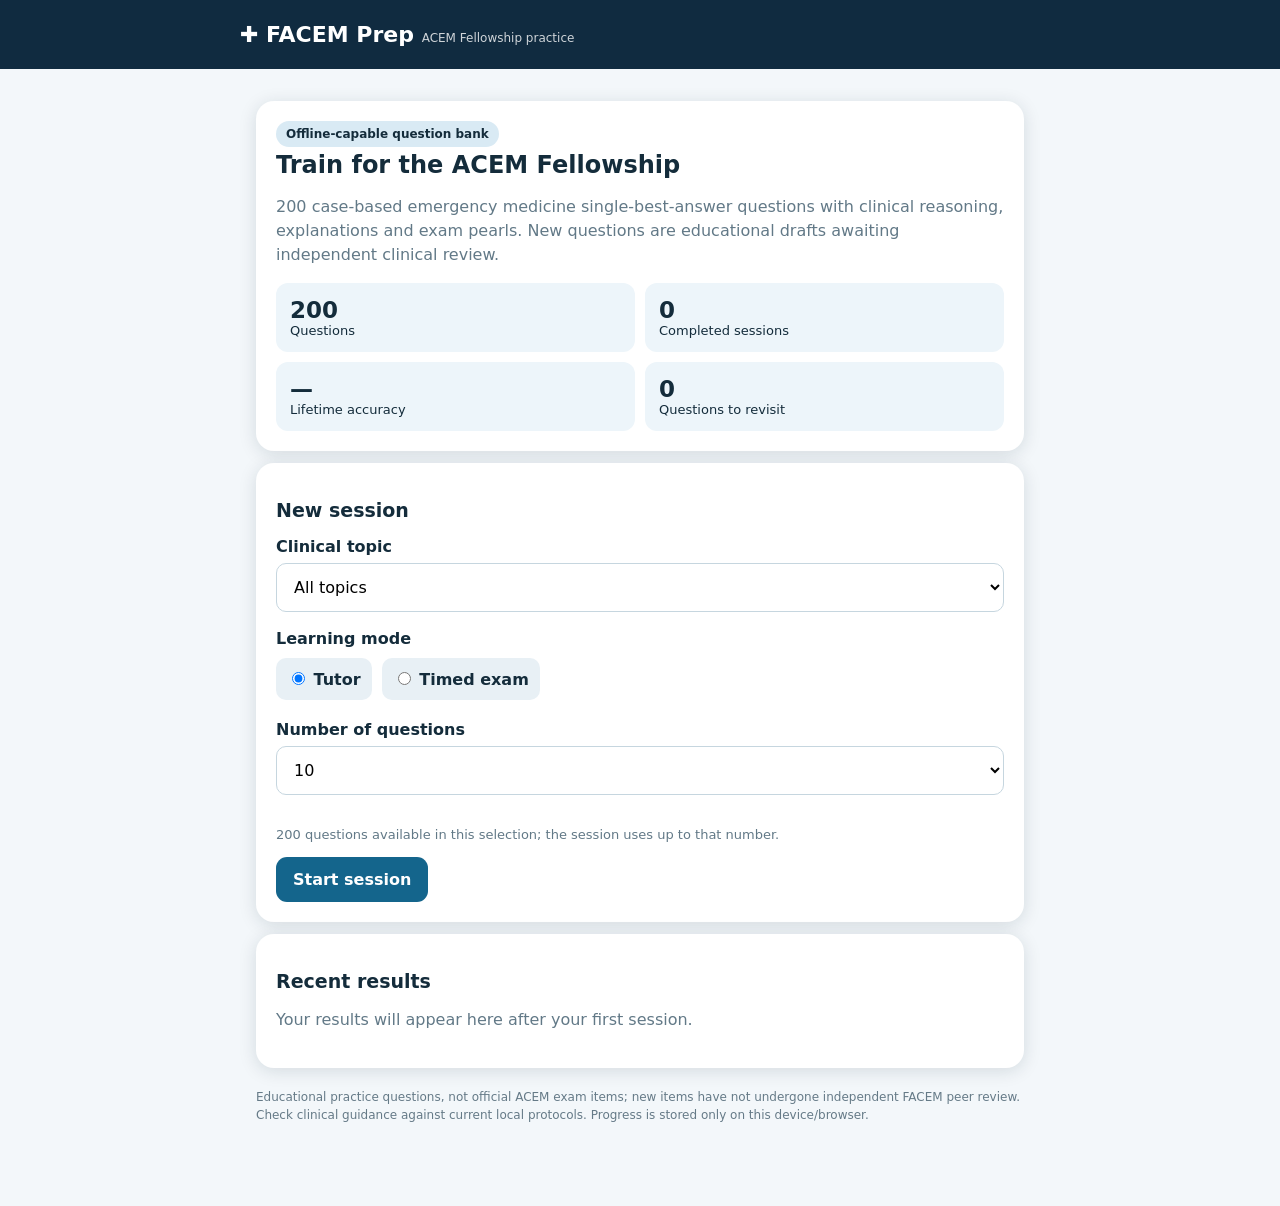
==== index.html @ 0d5c29a7 "Add files via upload" ====
<!doctype html><html lang="en"><head><meta charset="utf-8"><meta name="viewport" content="width=device-width,initial-scale=1,viewport-fit=cover"><meta name="theme-color" content="#102b40"><link rel="manifest" href="manifest.webmanifest"><link rel="icon" href="icon.svg" type="image/svg+xml"><title>FACEM Prep</title><style>:root{font-family:system-ui,-apple-system,sans-serif;color:#142c3b;background:#f3f7fa}*{box-sizing:border-box}body{margin:0}header{background:#102b40;color:white;padding:22px max(18px,calc((100vw - 800px)/2));font-weight:750;font-size:22px}main{max-width:800px;margin:auto;padding:20px 16px 70px}.card{background:white;border-radius:18px;padding:20px;margin:12px 0;box-shadow:0 3px 18px #1232}h1{font-size:24px;margin:4px 0 8px}h2{font-size:19px}p{line-height:1.5}.muted{color:#627987}.small{font-size:13px}.pill{display:inline-block;background:#d9eaf4;padding:6px 10px;border-radius:99px;font-size:12px;font-weight:700}button,select{font:inherit}button{cursor:pointer;border:0;background:#14658c;color:white;padding:13px 17px;border-radius:11px;font-weight:650}button.secondary{background:#e8f0f5;color:#153c53}button:disabled{opacity:.45;cursor:default}.choice{display:block;width:100%;text-align:left;background:white;color:#142c3b;border:1.5px solid #d6e2e8;margin:9px 0;padding:15px;border-radius:12px;font-weight:500}.choice.selected{border-color:#1474a5;background:#eaf5fc}.choice.correct{border-color:#17835c;background:#e7f7ee}.choice.wrong{border-color:#bf4650;background:#fff0f0}.row{display:flex;align-items:center;justify-content:space-between;gap:10px}.row.wrap{flex-wrap:wrap}select{width:100%;padding:13px;border:1px solid #c6d6df;border-radius:10px;background:white;margin:7px 0 17px}.nav{display:flex;gap:8px;flex-wrap:wrap;margin-top:15px}.nav button{padding:8px 11px;background:#e8f0f5;color:#173b51}.nav button.active{background:#14658c;color:white}.nav button.done{outline:2px solid #75b5d4}.bar{height:9px;background:#e4edf2;border-radius:20px;overflow:hidden}.fill{height:100%;background:#1474a5}.feedback{background:#f0f6fa;border-radius:12px;padding:15px;margin-top:16px}.stats{display:grid;grid-template-columns:repeat(2,1fr);gap:10px}.stat{background:#edf5fa;border-radius:12px;padding:14px}.stat b{font-size:23px}.footer{margin-top:20px;font-size:12px;color:#657a87}label{font-weight:650}.radio{display:flex;gap:10px;flex-wrap:wrap;margin:10px 0 20px}.radio label{background:#e8f0f5;padding:11px;border-radius:10px}#install{display:none}@media(display-mode:standalone){#install{display:none!important}}</style></head><body><header>✚ FACEM Prep <span style="font-size:12px;font-weight:400;opacity:.8">ACEM Fellowship practice</span></header><main id="app"></main><script src="questions.js"></script><script src="app.js"></script></body></html>
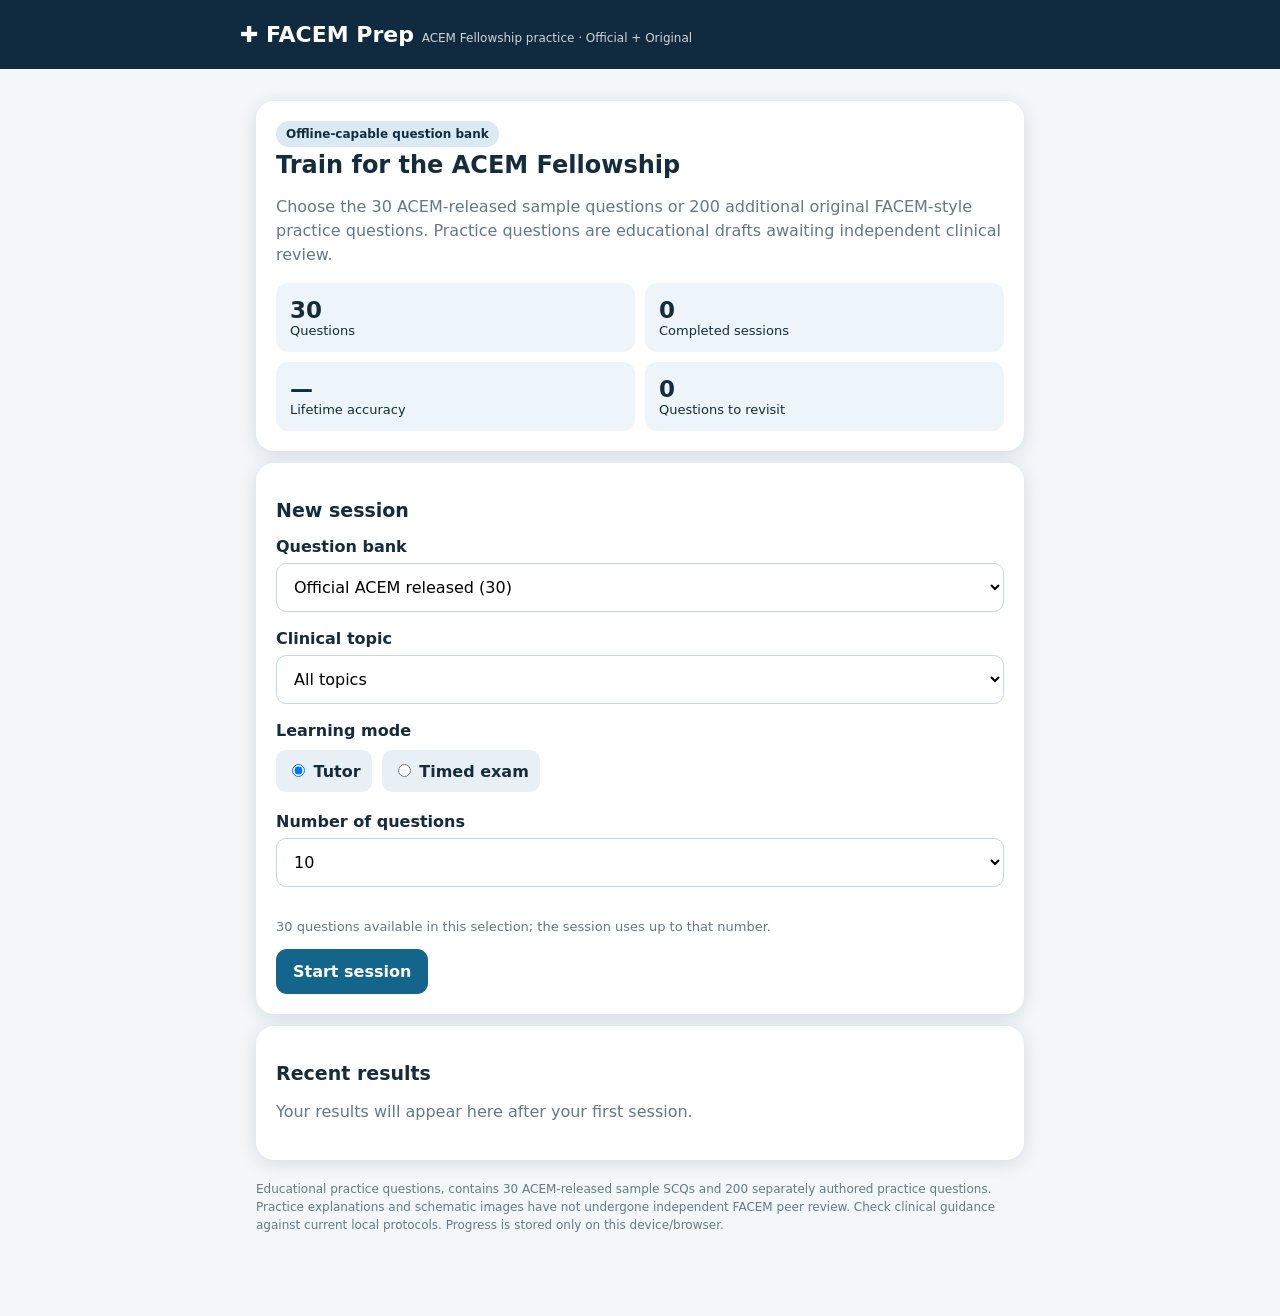
==== commit bef13008: "Add files via upload" ====
--- a/index.html
+++ b/index.html
@@ -1 +1 @@
-<!doctype html><html lang="en"><head><meta charset="utf-8"><meta name="viewport" content="width=device-width,initial-scale=1,viewport-fit=cover"><meta name="theme-color" content="#102b40"><link rel="manifest" href="manifest.webmanifest"><link rel="icon" href="icon.svg" type="image/svg+xml"><title>FACEM Prep</title><style>:root{font-family:system-ui,-apple-system,sans-serif;color:#142c3b;background:#f3f7fa}*{box-sizing:border-box}body{margin:0}header{background:#102b40;color:white;padding:22px max(18px,calc((100vw - 800px)/2));font-weight:750;font-size:22px}main{max-width:800px;margin:auto;padding:20px 16px 70px}.card{background:white;border-radius:18px;padding:20px;margin:12px 0;box-shadow:0 3px 18px #1232}h1{font-size:24px;margin:4px 0 8px}h2{font-size:19px}p{line-height:1.5}.muted{color:#627987}.small{font-size:13px}.pill{display:inline-block;background:#d9eaf4;padding:6px 10px;border-radius:99px;font-size:12px;font-weight:700}button,select{font:inherit}button{cursor:pointer;border:0;background:#14658c;color:white;padding:13px 17px;border-radius:11px;font-weight:650}button.secondary{background:#e8f0f5;color:#153c53}button:disabled{opacity:.45;cursor:default}.choice{display:block;width:100%;text-align:left;background:white;color:#142c3b;border:1.5px solid #d6e2e8;margin:9px 0;padding:15px;border-radius:12px;font-weight:500}.choice.selected{border-color:#1474a5;background:#eaf5fc}.choice.correct{border-color:#17835c;background:#e7f7ee}.choice.wrong{border-color:#bf4650;background:#fff0f0}.row{display:flex;align-items:center;justify-content:space-between;gap:10px}.row.wrap{flex-wrap:wrap}select{width:100%;padding:13px;border:1px solid #c6d6df;border-radius:10px;background:white;margin:7px 0 17px}.nav{display:flex;gap:8px;flex-wrap:wrap;margin-top:15px}.nav button{padding:8px 11px;background:#e8f0f5;color:#173b51}.nav button.active{background:#14658c;color:white}.nav button.done{outline:2px solid #75b5d4}.bar{height:9px;background:#e4edf2;border-radius:20px;overflow:hidden}.fill{height:100%;background:#1474a5}.feedback{background:#f0f6fa;border-radius:12px;padding:15px;margin-top:16px}.stats{display:grid;grid-template-columns:repeat(2,1fr);gap:10px}.stat{background:#edf5fa;border-radius:12px;padding:14px}.stat b{font-size:23px}.footer{margin-top:20px;font-size:12px;color:#657a87}label{font-weight:650}.radio{display:flex;gap:10px;flex-wrap:wrap;margin:10px 0 20px}.radio label{background:#e8f0f5;padding:11px;border-radius:10px}#install{display:none}@media(display-mode:standalone){#install{display:none!important}}</style></head><body><header>✚ FACEM Prep <span style="font-size:12px;font-weight:400;opacity:.8">ACEM Fellowship practice</span></header><main id="app"></main><script src="questions.js"></script><script src="app.js"></script></body></html>
+<!doctype html><html lang="en"><head><meta charset="utf-8"><meta name="viewport" content="width=device-width,initial-scale=1,viewport-fit=cover"><meta name="theme-color" content="#102b40"><link rel="manifest" href="manifest.webmanifest"><link rel="icon" href="icon.svg" type="image/svg+xml"><title>FACEM Prep</title><style>:root{font-family:system-ui,-apple-system,sans-serif;color:#142c3b;background:#f3f7fa}*{box-sizing:border-box}body{margin:0}header{background:#102b40;color:white;padding:22px max(18px,calc((100vw - 800px)/2));font-weight:750;font-size:22px}main{max-width:800px;margin:auto;padding:20px 16px 70px}.card{background:white;border-radius:18px;padding:20px;margin:12px 0;box-shadow:0 3px 18px #1232}h1{font-size:24px;margin:4px 0 8px}h2{font-size:19px}p{line-height:1.5}.muted{color:#627987}.small{font-size:13px}.pill{display:inline-block;background:#d9eaf4;padding:6px 10px;border-radius:99px;font-size:12px;font-weight:700}button,select{font:inherit}button{cursor:pointer;border:0;background:#14658c;color:white;padding:13px 17px;border-radius:11px;font-weight:650}button.secondary{background:#e8f0f5;color:#153c53}button:disabled{opacity:.45;cursor:default}.choice{display:block;width:100%;text-align:left;background:white;color:#142c3b;border:1.5px solid #d6e2e8;margin:9px 0;padding:15px;border-radius:12px;font-weight:500}.choice.selected{border-color:#1474a5;background:#eaf5fc}.choice.correct{border-color:#17835c;background:#e7f7ee}.choice.wrong{border-color:#bf4650;background:#fff0f0}.row{display:flex;align-items:center;justify-content:space-between;gap:10px}.row.wrap{flex-wrap:wrap}select{width:100%;padding:13px;border:1px solid #c6d6df;border-radius:10px;background:white;margin:7px 0 17px}.nav{display:flex;gap:8px;flex-wrap:wrap;margin-top:15px}.nav button{padding:8px 11px;background:#e8f0f5;color:#173b51}.nav button.active{background:#14658c;color:white}.nav button.done{outline:2px solid #75b5d4}.bar{height:9px;background:#e4edf2;border-radius:20px;overflow:hidden}.fill{height:100%;background:#1474a5}.feedback{background:#f0f6fa;border-radius:12px;padding:15px;margin-top:16px}.stats{display:grid;grid-template-columns:repeat(2,1fr);gap:10px}.stat{background:#edf5fa;border-radius:12px;padding:14px}.stat b{font-size:23px}.footer{margin-top:20px;font-size:12px;color:#657a87}label{font-weight:650}.radio{display:flex;gap:10px;flex-wrap:wrap;margin:10px 0 20px}.radio label{background:#e8f0f5;padding:11px;border-radius:10px}#install{display:none}@media(display-mode:standalone){#install{display:none!important}}</style></head><body><header>✚ FACEM Prep <span style="font-size:12px;font-weight:400;opacity:.8">ACEM Fellowship practice · Official + Original</span></header><main id="app"></main><script src="questions.js"></script><script src="practice-questions.js"></script><script src="app.js"></script></body></html>
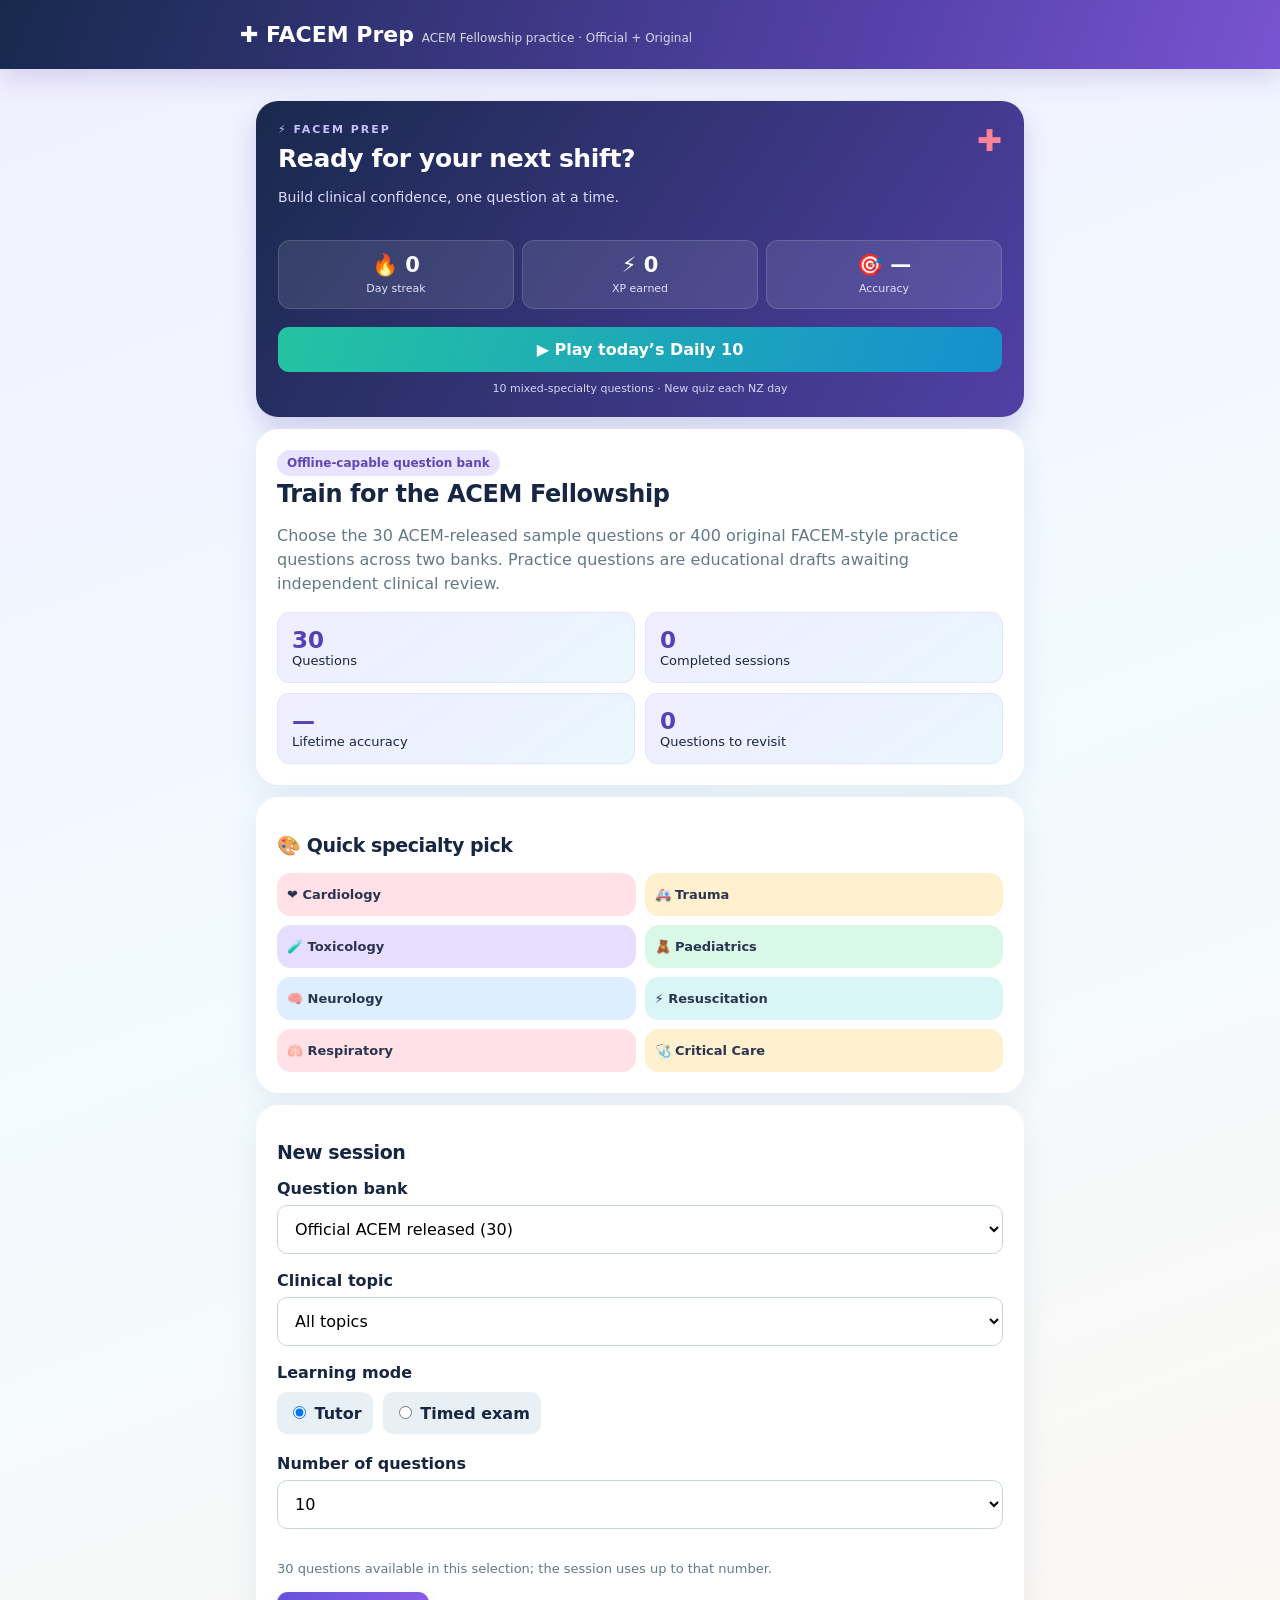
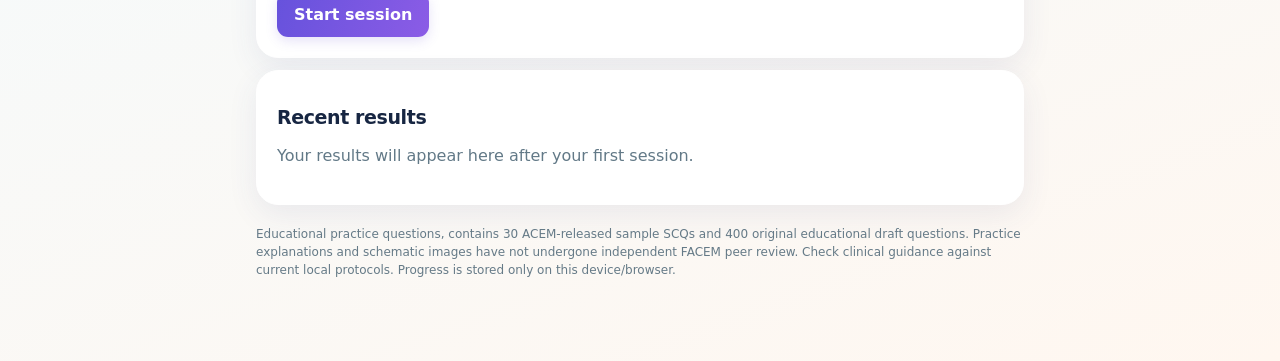
==== commit 39477a78: "Add files via upload" ====
--- a/index.html
+++ b/index.html
@@ -1 +1 @@
-<!doctype html><html lang="en"><head><meta charset="utf-8"><meta name="viewport" content="width=device-width,initial-scale=1,viewport-fit=cover"><meta name="theme-color" content="#102b40"><link rel="manifest" href="manifest.webmanifest"><link rel="icon" href="icon.svg" type="image/svg+xml"><title>FACEM Prep</title><style>:root{font-family:system-ui,-apple-system,sans-serif;color:#142c3b;background:#f3f7fa}*{box-sizing:border-box}body{margin:0}header{background:#102b40;color:white;padding:22px max(18px,calc((100vw - 800px)/2));font-weight:750;font-size:22px}main{max-width:800px;margin:auto;padding:20px 16px 70px}.card{background:white;border-radius:18px;padding:20px;margin:12px 0;box-shadow:0 3px 18px #1232}h1{font-size:24px;margin:4px 0 8px}h2{font-size:19px}p{line-height:1.5}.muted{color:#627987}.small{font-size:13px}.pill{display:inline-block;background:#d9eaf4;padding:6px 10px;border-radius:99px;font-size:12px;font-weight:700}button,select{font:inherit}button{cursor:pointer;border:0;background:#14658c;color:white;padding:13px 17px;border-radius:11px;font-weight:650}button.secondary{background:#e8f0f5;color:#153c53}button:disabled{opacity:.45;cursor:default}.choice{display:block;width:100%;text-align:left;background:white;color:#142c3b;border:1.5px solid #d6e2e8;margin:9px 0;padding:15px;border-radius:12px;font-weight:500}.choice.selected{border-color:#1474a5;background:#eaf5fc}.choice.correct{border-color:#17835c;background:#e7f7ee}.choice.wrong{border-color:#bf4650;background:#fff0f0}.row{display:flex;align-items:center;justify-content:space-between;gap:10px}.row.wrap{flex-wrap:wrap}select{width:100%;padding:13px;border:1px solid #c6d6df;border-radius:10px;background:white;margin:7px 0 17px}.nav{display:flex;gap:8px;flex-wrap:wrap;margin-top:15px}.nav button{padding:8px 11px;background:#e8f0f5;color:#173b51}.nav button.active{background:#14658c;color:white}.nav button.done{outline:2px solid #75b5d4}.bar{height:9px;background:#e4edf2;border-radius:20px;overflow:hidden}.fill{height:100%;background:#1474a5}.feedback{background:#f0f6fa;border-radius:12px;padding:15px;margin-top:16px}.stats{display:grid;grid-template-columns:repeat(2,1fr);gap:10px}.stat{background:#edf5fa;border-radius:12px;padding:14px}.stat b{font-size:23px}.footer{margin-top:20px;font-size:12px;color:#657a87}label{font-weight:650}.radio{display:flex;gap:10px;flex-wrap:wrap;margin:10px 0 20px}.radio label{background:#e8f0f5;padding:11px;border-radius:10px}#install{display:none}@media(display-mode:standalone){#install{display:none!important}}</style></head><body><header>✚ FACEM Prep <span style="font-size:12px;font-weight:400;opacity:.8">ACEM Fellowship practice · Official + Original</span></header><main id="app"></main><script src="questions.js"></script><script src="practice-questions.js"></script><script src="app.js"></script></body></html>
+<!doctype html><html lang="en"><head><meta charset="utf-8"><meta name="viewport" content="width=device-width,initial-scale=1,viewport-fit=cover"><meta name="theme-color" content="#102b40"><link rel="manifest" href="manifest.webmanifest"><link rel="icon" href="icon.svg" type="image/svg+xml"><title>FACEM Prep</title><style>:root{font-family:system-ui,-apple-system,sans-serif;color:#142c3b;background:#f3f7fa}*{box-sizing:border-box}body{margin:0}header{background:#102b40;color:white;padding:22px max(18px,calc((100vw - 800px)/2));font-weight:750;font-size:22px}main{max-width:800px;margin:auto;padding:20px 16px 70px}.card{background:white;border-radius:18px;padding:20px;margin:12px 0;box-shadow:0 3px 18px #1232}h1{font-size:24px;margin:4px 0 8px}h2{font-size:19px}p{line-height:1.5}.muted{color:#627987}.small{font-size:13px}.pill{display:inline-block;background:#d9eaf4;padding:6px 10px;border-radius:99px;font-size:12px;font-weight:700}button,select{font:inherit}button{cursor:pointer;border:0;background:#14658c;color:white;padding:13px 17px;border-radius:11px;font-weight:650}button.secondary{background:#e8f0f5;color:#153c53}button:disabled{opacity:.45;cursor:default}.choice{display:block;width:100%;text-align:left;background:white;color:#142c3b;border:1.5px solid #d6e2e8;margin:9px 0;padding:15px;border-radius:12px;font-weight:500}.choice.selected{border-color:#1474a5;background:#eaf5fc}.choice.correct{border-color:#17835c;background:#e7f7ee}.choice.wrong{border-color:#bf4650;background:#fff0f0}.row{display:flex;align-items:center;justify-content:space-between;gap:10px}.row.wrap{flex-wrap:wrap}select{width:100%;padding:13px;border:1px solid #c6d6df;border-radius:10px;background:white;margin:7px 0 17px}.nav{display:flex;gap:8px;flex-wrap:wrap;margin-top:15px}.nav button{padding:8px 11px;background:#e8f0f5;color:#173b51}.nav button.active{background:#14658c;color:white}.nav button.done{outline:2px solid #75b5d4}.bar{height:9px;background:#e4edf2;border-radius:20px;overflow:hidden}.fill{height:100%;background:#1474a5}.feedback{background:#f0f6fa;border-radius:12px;padding:15px;margin-top:16px}.stats{display:grid;grid-template-columns:repeat(2,1fr);gap:10px}.stat{background:#edf5fa;border-radius:12px;padding:14px}.stat b{font-size:23px}.footer{margin-top:20px;font-size:12px;color:#657a87}label{font-weight:650}.radio{display:flex;gap:10px;flex-wrap:wrap;margin:10px 0 20px}.radio label{background:#e8f0f5;padding:11px;border-radius:10px}#install{display:none}@media(display-mode:standalone){#install{display:none!important}}</style><style>:root{background:#f4f5ff}body{background:linear-gradient(160deg,#f1efff,#f2fbff 45%,#fff7f0);color:#172642}header{background:linear-gradient(110deg,#17294d,#5742ab 70%,#7954d2);box-shadow:0 8px 28px #49359b30}.card{border:1px solid #fff;border-radius:22px;box-shadow:0 10px 30px #39418a16}h1,h2{letter-spacing:-.4px}.pill{background:#e9e3ff;color:#6045b6}button{background:linear-gradient(110deg,#6652dc,#8b5ce6);box-shadow:0 4px 12px #6b51d62b}button.secondary,.nav button{background:#eae8ff;color:#4e3aa3;box-shadow:none}.nav button.active{background:#6c55d7;color:white}.choice{transition:transform .15s,border-color .15s}.choice:active{transform:scale(.99)}.choice.selected{border-color:#755be0;background:#f1edff}.choice.correct{background:#dcfaec;border-color:#18a873}.choice.wrong{background:#fff0f1}.fill{background:linear-gradient(90deg,#6f57db,#21c6aa)}.stat{background:linear-gradient(145deg,#f0edff,#e9f7ff);border:1px solid #e3e4fc}.stat b{color:#5540b5}.feedback{background:#f0efff}.hero-game{background:linear-gradient(125deg,#19294d,#5140a5);color:white;border-radius:22px;padding:22px;margin:12px 0;box-shadow:0 12px 26px #47329c32}.hero-top{display:flex;justify-content:space-between;gap:12px}.hero-game h1{margin:8px 0;color:white;font-size:25px}.hero-game p{color:#dedbff;font-size:14px}.eyebrow{font-size:11px;letter-spacing:2px;color:#c7c0ff;font-weight:800}.hero-icon{font-size:30px;color:#ff8399}.game-metrics{display:grid;grid-template-columns:repeat(3,minmax(0,1fr));gap:8px;margin:18px 0}.game-metrics>div{background:#ffffff19;border:1px solid #ffffff24;border-radius:12px;padding:12px 7px;text-align:center}.game-metrics b{display:block;font-size:21px;color:white}.game-metrics small{font-size:11px;color:#e4dfff}.daily-btn{width:100%;background:linear-gradient(110deg,#24c3a2,#168fce);box-shadow:none}.daily-btn:disabled{opacity:.8}.daily-caption{font-size:11px;text-align:center;margin-top:10px;color:#d6d3f5}.topic-tiles{display:grid;grid-template-columns:repeat(2,minmax(0,1fr));gap:9px}.topic-tile{padding:14px 10px;border-radius:14px;text-align:left;box-shadow:none;color:#2b3550;font-size:13px}.topic-tile:nth-child(6n+1){background:#ffe1e7}.topic-tile:nth-child(6n+2){background:#fff0cf}.topic-tile:nth-child(6n+3){background:#e6ddff}.topic-tile:nth-child(6n+4){background:#d9f8e8}.topic-tile:nth-child(6n+5){background:#dceeff}.topic-tile:nth-child(6n){background:#d9f5f5}@media(prefers-reduced-motion:reduce){.choice{transition:none}}</style></head><body><header>✚ FACEM Prep <span style="font-size:12px;font-weight:400;opacity:.8">ACEM Fellowship practice · Official + Original</span></header><main id="app"></main><script src="questions.js"></script><script src="practice-questions.js"></script><script src="next-200-questions.js"></script><script src="app.js"></script></body></html>
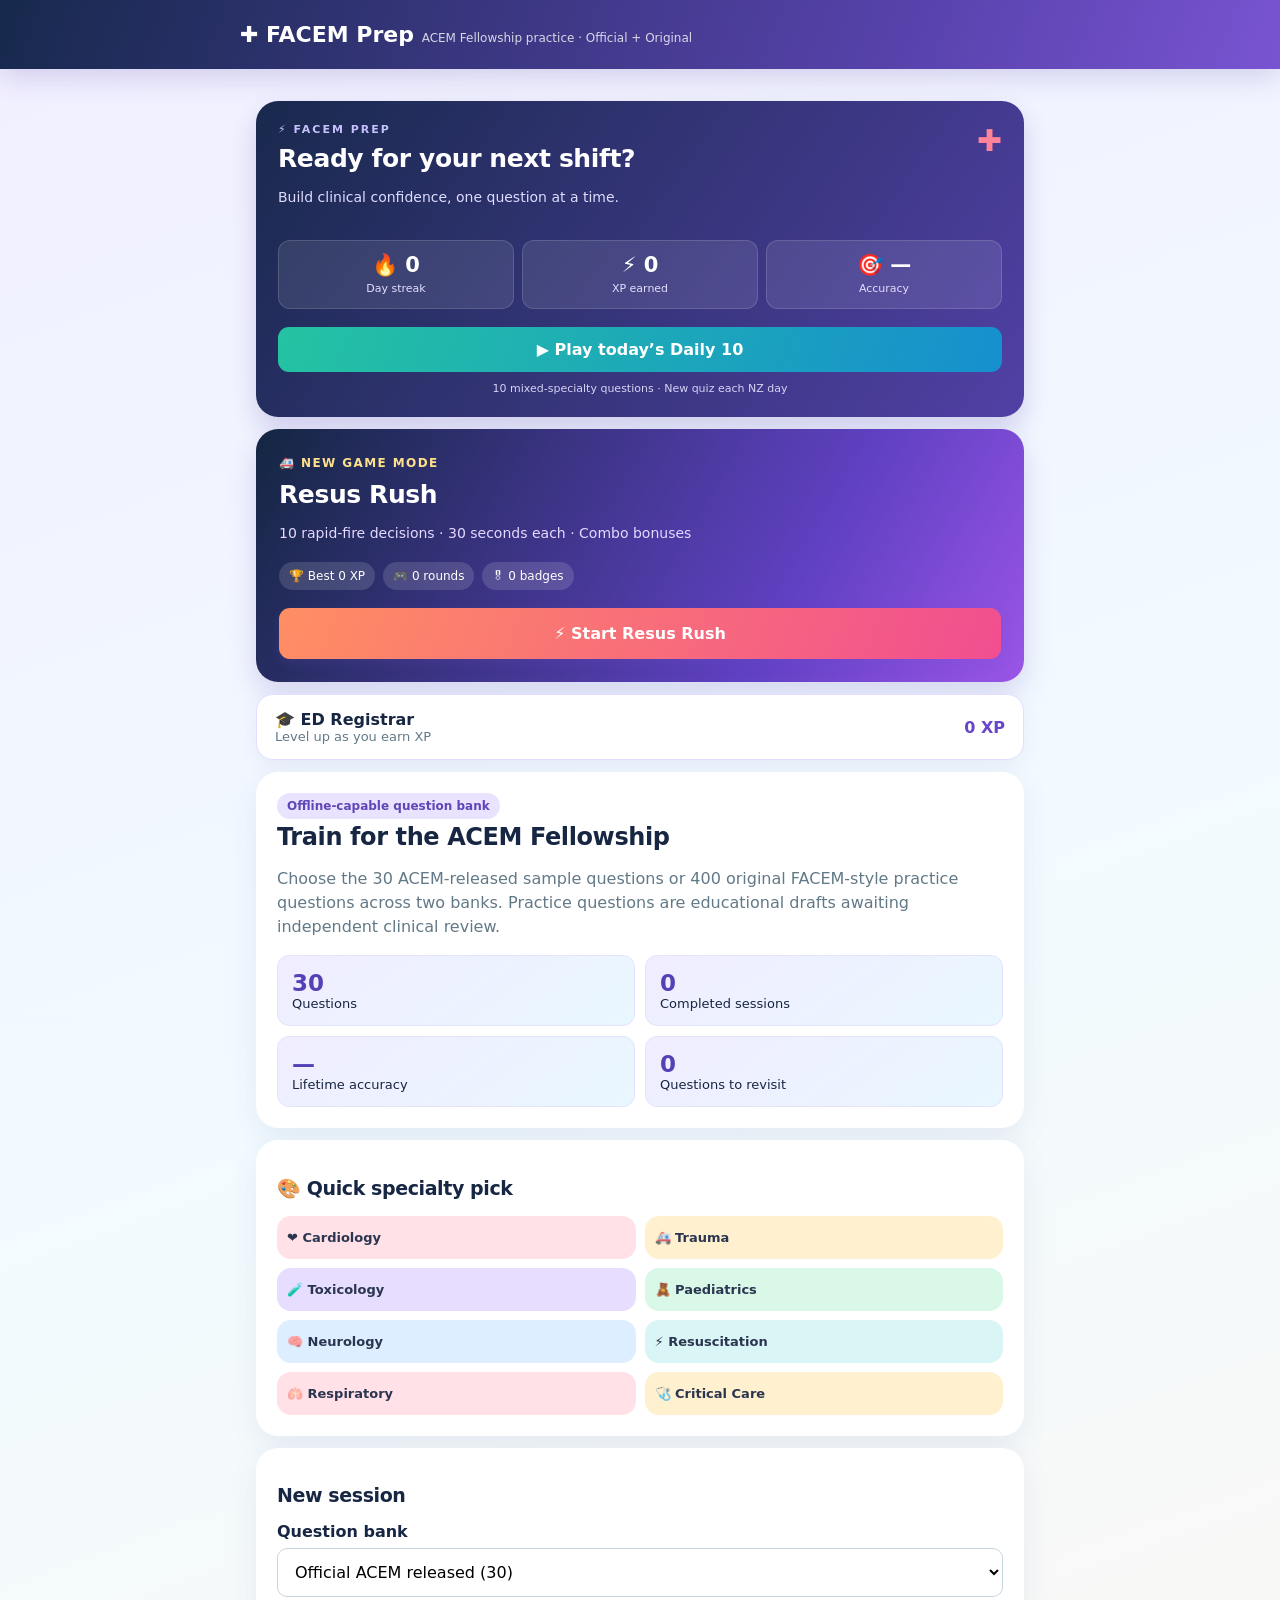
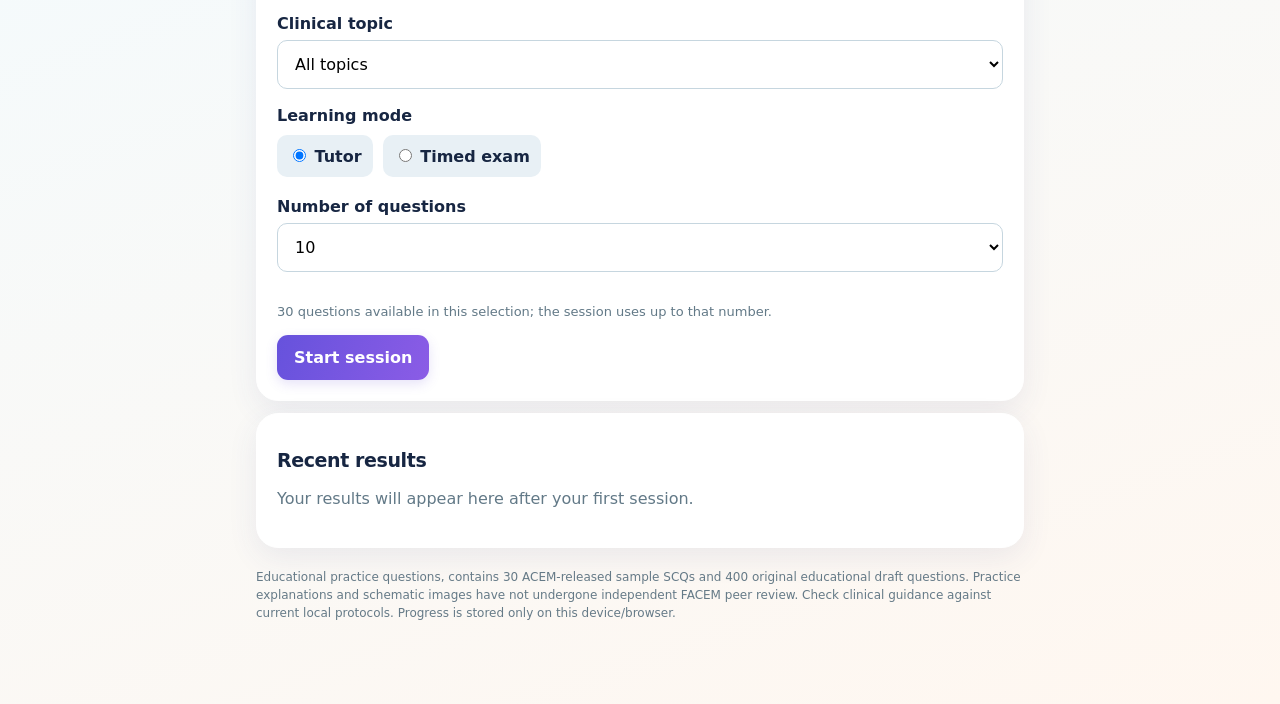
==== commit d9a260b5: "Add files via upload" ====
--- a/index.html
+++ b/index.html
@@ -1 +1,13 @@
-<!doctype html><html lang="en"><head><meta charset="utf-8"><meta name="viewport" content="width=device-width,initial-scale=1,viewport-fit=cover"><meta name="theme-color" content="#102b40"><link rel="manifest" href="manifest.webmanifest"><link rel="icon" href="icon.svg" type="image/svg+xml"><title>FACEM Prep</title><style>:root{font-family:system-ui,-apple-system,sans-serif;color:#142c3b;background:#f3f7fa}*{box-sizing:border-box}body{margin:0}header{background:#102b40;color:white;padding:22px max(18px,calc((100vw - 800px)/2));font-weight:750;font-size:22px}main{max-width:800px;margin:auto;padding:20px 16px 70px}.card{background:white;border-radius:18px;padding:20px;margin:12px 0;box-shadow:0 3px 18px #1232}h1{font-size:24px;margin:4px 0 8px}h2{font-size:19px}p{line-height:1.5}.muted{color:#627987}.small{font-size:13px}.pill{display:inline-block;background:#d9eaf4;padding:6px 10px;border-radius:99px;font-size:12px;font-weight:700}button,select{font:inherit}button{cursor:pointer;border:0;background:#14658c;color:white;padding:13px 17px;border-radius:11px;font-weight:650}button.secondary{background:#e8f0f5;color:#153c53}button:disabled{opacity:.45;cursor:default}.choice{display:block;width:100%;text-align:left;background:white;color:#142c3b;border:1.5px solid #d6e2e8;margin:9px 0;padding:15px;border-radius:12px;font-weight:500}.choice.selected{border-color:#1474a5;background:#eaf5fc}.choice.correct{border-color:#17835c;background:#e7f7ee}.choice.wrong{border-color:#bf4650;background:#fff0f0}.row{display:flex;align-items:center;justify-content:space-between;gap:10px}.row.wrap{flex-wrap:wrap}select{width:100%;padding:13px;border:1px solid #c6d6df;border-radius:10px;background:white;margin:7px 0 17px}.nav{display:flex;gap:8px;flex-wrap:wrap;margin-top:15px}.nav button{padding:8px 11px;background:#e8f0f5;color:#173b51}.nav button.active{background:#14658c;color:white}.nav button.done{outline:2px solid #75b5d4}.bar{height:9px;background:#e4edf2;border-radius:20px;overflow:hidden}.fill{height:100%;background:#1474a5}.feedback{background:#f0f6fa;border-radius:12px;padding:15px;margin-top:16px}.stats{display:grid;grid-template-columns:repeat(2,1fr);gap:10px}.stat{background:#edf5fa;border-radius:12px;padding:14px}.stat b{font-size:23px}.footer{margin-top:20px;font-size:12px;color:#657a87}label{font-weight:650}.radio{display:flex;gap:10px;flex-wrap:wrap;margin:10px 0 20px}.radio label{background:#e8f0f5;padding:11px;border-radius:10px}#install{display:none}@media(display-mode:standalone){#install{display:none!important}}</style><style>:root{background:#f4f5ff}body{background:linear-gradient(160deg,#f1efff,#f2fbff 45%,#fff7f0);color:#172642}header{background:linear-gradient(110deg,#17294d,#5742ab 70%,#7954d2);box-shadow:0 8px 28px #49359b30}.card{border:1px solid #fff;border-radius:22px;box-shadow:0 10px 30px #39418a16}h1,h2{letter-spacing:-.4px}.pill{background:#e9e3ff;color:#6045b6}button{background:linear-gradient(110deg,#6652dc,#8b5ce6);box-shadow:0 4px 12px #6b51d62b}button.secondary,.nav button{background:#eae8ff;color:#4e3aa3;box-shadow:none}.nav button.active{background:#6c55d7;color:white}.choice{transition:transform .15s,border-color .15s}.choice:active{transform:scale(.99)}.choice.selected{border-color:#755be0;background:#f1edff}.choice.correct{background:#dcfaec;border-color:#18a873}.choice.wrong{background:#fff0f1}.fill{background:linear-gradient(90deg,#6f57db,#21c6aa)}.stat{background:linear-gradient(145deg,#f0edff,#e9f7ff);border:1px solid #e3e4fc}.stat b{color:#5540b5}.feedback{background:#f0efff}.hero-game{background:linear-gradient(125deg,#19294d,#5140a5);color:white;border-radius:22px;padding:22px;margin:12px 0;box-shadow:0 12px 26px #47329c32}.hero-top{display:flex;justify-content:space-between;gap:12px}.hero-game h1{margin:8px 0;color:white;font-size:25px}.hero-game p{color:#dedbff;font-size:14px}.eyebrow{font-size:11px;letter-spacing:2px;color:#c7c0ff;font-weight:800}.hero-icon{font-size:30px;color:#ff8399}.game-metrics{display:grid;grid-template-columns:repeat(3,minmax(0,1fr));gap:8px;margin:18px 0}.game-metrics>div{background:#ffffff19;border:1px solid #ffffff24;border-radius:12px;padding:12px 7px;text-align:center}.game-metrics b{display:block;font-size:21px;color:white}.game-metrics small{font-size:11px;color:#e4dfff}.daily-btn{width:100%;background:linear-gradient(110deg,#24c3a2,#168fce);box-shadow:none}.daily-btn:disabled{opacity:.8}.daily-caption{font-size:11px;text-align:center;margin-top:10px;color:#d6d3f5}.topic-tiles{display:grid;grid-template-columns:repeat(2,minmax(0,1fr));gap:9px}.topic-tile{padding:14px 10px;border-radius:14px;text-align:left;box-shadow:none;color:#2b3550;font-size:13px}.topic-tile:nth-child(6n+1){background:#ffe1e7}.topic-tile:nth-child(6n+2){background:#fff0cf}.topic-tile:nth-child(6n+3){background:#e6ddff}.topic-tile:nth-child(6n+4){background:#d9f8e8}.topic-tile:nth-child(6n+5){background:#dceeff}.topic-tile:nth-child(6n){background:#d9f5f5}@media(prefers-reduced-motion:reduce){.choice{transition:none}}</style></head><body><header>✚ FACEM Prep <span style="font-size:12px;font-weight:400;opacity:.8">ACEM Fellowship practice · Official + Original</span></header><main id="app"></main><script src="questions.js"></script><script src="practice-questions.js"></script><script src="next-200-questions.js"></script><script src="app.js"></script></body></html>
+<!doctype html><html lang="en"><head><meta charset="utf-8"><meta name="viewport" content="width=device-width,initial-scale=1,viewport-fit=cover"><meta name="theme-color" content="#102b40"><link rel="manifest" href="manifest.webmanifest"><link rel="icon" href="icon.svg" type="image/svg+xml"><title>FACEM Prep</title><style>:root{font-family:system-ui,-apple-system,sans-serif;color:#142c3b;background:#f3f7fa}*{box-sizing:border-box}body{margin:0}header{background:#102b40;color:white;padding:22px max(18px,calc((100vw - 800px)/2));font-weight:750;font-size:22px}main{max-width:800px;margin:auto;padding:20px 16px 70px}.card{background:white;border-radius:18px;padding:20px;margin:12px 0;box-shadow:0 3px 18px #1232}h1{font-size:24px;margin:4px 0 8px}h2{font-size:19px}p{line-height:1.5}.muted{color:#627987}.small{font-size:13px}.pill{display:inline-block;background:#d9eaf4;padding:6px 10px;border-radius:99px;font-size:12px;font-weight:700}button,select{font:inherit}button{cursor:pointer;border:0;background:#14658c;color:white;padding:13px 17px;border-radius:11px;font-weight:650}button.secondary{background:#e8f0f5;color:#153c53}button:disabled{opacity:.45;cursor:default}.choice{display:block;width:100%;text-align:left;background:white;color:#142c3b;border:1.5px solid #d6e2e8;margin:9px 0;padding:15px;border-radius:12px;font-weight:500}.choice.selected{border-color:#1474a5;background:#eaf5fc}.choice.correct{border-color:#17835c;background:#e7f7ee}.choice.wrong{border-color:#bf4650;background:#fff0f0}.row{display:flex;align-items:center;justify-content:space-between;gap:10px}.row.wrap{flex-wrap:wrap}select{width:100%;padding:13px;border:1px solid #c6d6df;border-radius:10px;background:white;margin:7px 0 17px}.nav{display:flex;gap:8px;flex-wrap:wrap;margin-top:15px}.nav button{padding:8px 11px;background:#e8f0f5;color:#173b51}.nav button.active{background:#14658c;color:white}.nav button.done{outline:2px solid #75b5d4}.bar{height:9px;background:#e4edf2;border-radius:20px;overflow:hidden}.fill{height:100%;background:#1474a5}.feedback{background:#f0f6fa;border-radius:12px;padding:15px;margin-top:16px}.stats{display:grid;grid-template-columns:repeat(2,1fr);gap:10px}.stat{background:#edf5fa;border-radius:12px;padding:14px}.stat b{font-size:23px}.footer{margin-top:20px;font-size:12px;color:#657a87}label{font-weight:650}.radio{display:flex;gap:10px;flex-wrap:wrap;margin:10px 0 20px}.radio label{background:#e8f0f5;padding:11px;border-radius:10px}#install{display:none}@media(display-mode:standalone){#install{display:none!important}}</style><style>:root{background:#f4f5ff}body{background:linear-gradient(160deg,#f1efff,#f2fbff 45%,#fff7f0);color:#172642}header{background:linear-gradient(110deg,#17294d,#5742ab 70%,#7954d2);box-shadow:0 8px 28px #49359b30}.card{border:1px solid #fff;border-radius:22px;box-shadow:0 10px 30px #39418a16}h1,h2{letter-spacing:-.4px}.pill{background:#e9e3ff;color:#6045b6}button{background:linear-gradient(110deg,#6652dc,#8b5ce6);box-shadow:0 4px 12px #6b51d62b}button.secondary,.nav button{background:#eae8ff;color:#4e3aa3;box-shadow:none}.nav button.active{background:#6c55d7;color:white}.choice{transition:transform .15s,border-color .15s}.choice:active{transform:scale(.99)}.choice.selected{border-color:#755be0;background:#f1edff}.choice.correct{background:#dcfaec;border-color:#18a873}.choice.wrong{background:#fff0f1}.fill{background:linear-gradient(90deg,#6f57db,#21c6aa)}.stat{background:linear-gradient(145deg,#f0edff,#e9f7ff);border:1px solid #e3e4fc}.stat b{color:#5540b5}.feedback{background:#f0efff}.hero-game{background:linear-gradient(125deg,#19294d,#5140a5);color:white;border-radius:22px;padding:22px;margin:12px 0;box-shadow:0 12px 26px #47329c32}.hero-top{display:flex;justify-content:space-between;gap:12px}.hero-game h1{margin:8px 0;color:white;font-size:25px}.hero-game p{color:#dedbff;font-size:14px}.eyebrow{font-size:11px;letter-spacing:2px;color:#c7c0ff;font-weight:800}.hero-icon{font-size:30px;color:#ff8399}.game-metrics{display:grid;grid-template-columns:repeat(3,minmax(0,1fr));gap:8px;margin:18px 0}.game-metrics>div{background:#ffffff19;border:1px solid #ffffff24;border-radius:12px;padding:12px 7px;text-align:center}.game-metrics b{display:block;font-size:21px;color:white}.game-metrics small{font-size:11px;color:#e4dfff}.daily-btn{width:100%;background:linear-gradient(110deg,#24c3a2,#168fce);box-shadow:none}.daily-btn:disabled{opacity:.8}.daily-caption{font-size:11px;text-align:center;margin-top:10px;color:#d6d3f5}.topic-tiles{display:grid;grid-template-columns:repeat(2,minmax(0,1fr));gap:9px}.topic-tile{padding:14px 10px;border-radius:14px;text-align:left;box-shadow:none;color:#2b3550;font-size:13px}.topic-tile:nth-child(6n+1){background:#ffe1e7}.topic-tile:nth-child(6n+2){background:#fff0cf}.topic-tile:nth-child(6n+3){background:#e6ddff}.topic-tile:nth-child(6n+4){background:#d9f8e8}.topic-tile:nth-child(6n+5){background:#dceeff}.topic-tile:nth-child(6n){background:#d9f5f5}@media(prefers-reduced-motion:reduce){.choice{transition:none}}</style><style>
+.rush-card{background:linear-gradient(120deg,#142642,#6141c4 70%,#9b55e6);border-radius:22px;padding:23px;color:white;box-shadow:0 12px 28px #5035aa2e;margin:12px 0}
+.rush-card h2{color:#fff;font-size:25px;margin:9px 0}.rush-card p{color:#e4d9ff;font-size:14px}
+.rush-eyebrow{color:#ffe08a;letter-spacing:1.4px;font-weight:800;font-size:12px}.rush-mini{display:flex;gap:8px;flex-wrap:wrap;margin:18px 0}.rush-mini span{font-size:12px;border-radius:99px;padding:7px 10px;background:#ffffff23}
+.rush-start{background:linear-gradient(110deg,#ff8e63,#f14e90);width:100%;font-size:16px;padding:16px}
+.level-card{background:#fff;border:1px solid #e5dfff;border-radius:17px;padding:15px 18px;display:flex;align-items:center;justify-content:space-between;margin:12px 0;box-shadow:0 6px 20px #39418a12}.level-xp{font-weight:800;color:#6845ca}
+.rush-play{background:linear-gradient(160deg,#fff,#f1edff);border:1px solid #e5ddff;border-radius:22px;padding:20px;margin:12px 0;box-shadow:0 12px 30px #3e329e18}
+.rush-play h2{font-size:20px;line-height:1.45}.rush-play .bar{margin:16px 0}.rush-timer{font-size:21px;color:#e3526e;font-variant-numeric:tabular-nums}.rush-score{color:#6343bb;font-weight:800;margin-top:12px}
+.rush-choices{margin:17px 0}.rush-choices .choice{display:flex;align-items:center;gap:11px;min-height:58px;font-weight:600}.answer-letter{display:inline-flex;align-items:center;justify-content:center;flex-shrink:0;width:31px;height:31px;border-radius:10px;background:#ede6ff;color:#6244bd;font-weight:900}
+.rush-feedback{background:#e1f9ed;color:#187348;border-radius:12px;padding:13px;margin:12px 0;font-weight:800}.rush-next{width:100%;padding:15px}.rush-exit{margin-top:10px;width:100%}
+.clinical-image{max-width:100%;height:auto;border-radius:12px}.game-result{background:#f0eaff;border-radius:15px;padding:14px;margin:14px 0}.game-result h2{color:#6343b4}
+@media(prefers-reduced-motion:no-preference){.rush-start:active,.topic-tile:active{transform:scale(.98)}}
+</style></head><body><header>✚ FACEM Prep <span style="font-size:12px;font-weight:400;opacity:.8">ACEM Fellowship practice · Official + Original</span></header><main id="app"></main><script src="questions.js"></script><script src="practice-questions.js"></script><script src="next-200-questions.js"></script><script src="app.js"></script></body></html>
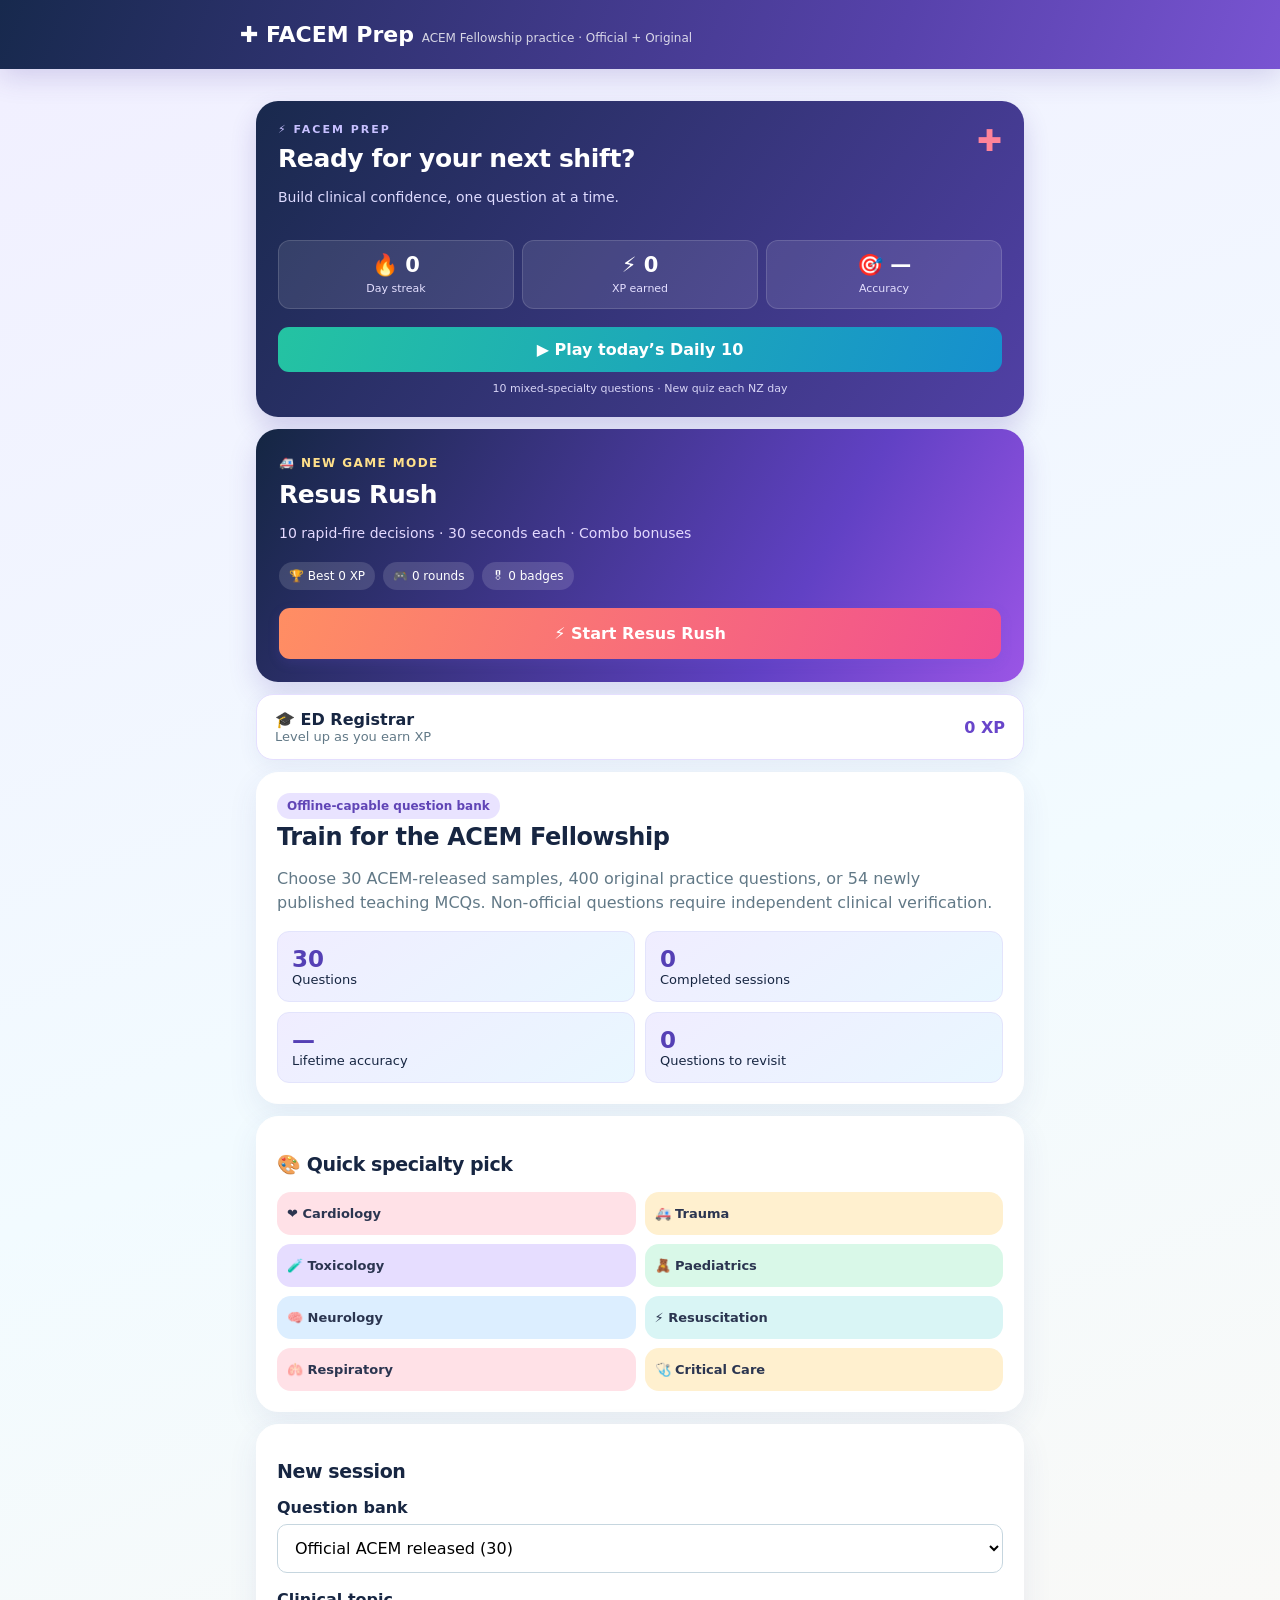
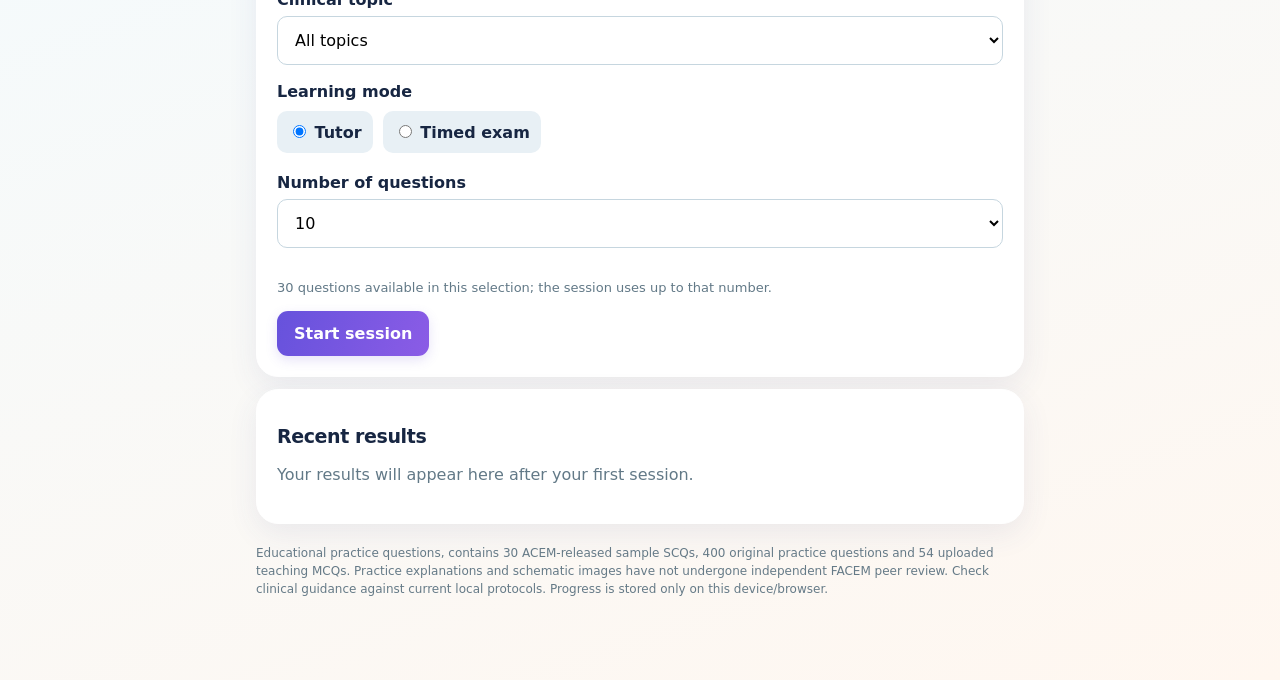
==== commit 8f53ea12: "Add files via upload" ====
--- a/index.html
+++ b/index.html
@@ -10,4 +10,4 @@
 .rush-feedback{background:#e1f9ed;color:#187348;border-radius:12px;padding:13px;margin:12px 0;font-weight:800}.rush-next{width:100%;padding:15px}.rush-exit{margin-top:10px;width:100%}
 .clinical-image{max-width:100%;height:auto;border-radius:12px}.game-result{background:#f0eaff;border-radius:15px;padding:14px;margin:14px 0}.game-result h2{color:#6343b4}
 @media(prefers-reduced-motion:no-preference){.rush-start:active,.topic-tile:active{transform:scale(.98)}}
-</style></head><body><header>✚ FACEM Prep <span style="font-size:12px;font-weight:400;opacity:.8">ACEM Fellowship practice · Official + Original</span></header><main id="app"></main><script src="questions.js"></script><script src="practice-questions.js"></script><script src="next-200-questions.js"></script><script src="app.js"></script></body></html>
+</style></head><body><header>✚ FACEM Prep <span style="font-size:12px;font-weight:400;opacity:.8">ACEM Fellowship practice · Official + Original</span></header><main id="app"></main><script src="questions.js"></script><script src="practice-questions.js"></script><script src="next-200-questions.js"></script><script src="uploaded-54-questions.js"></script><script src="app.js"></script></body></html>
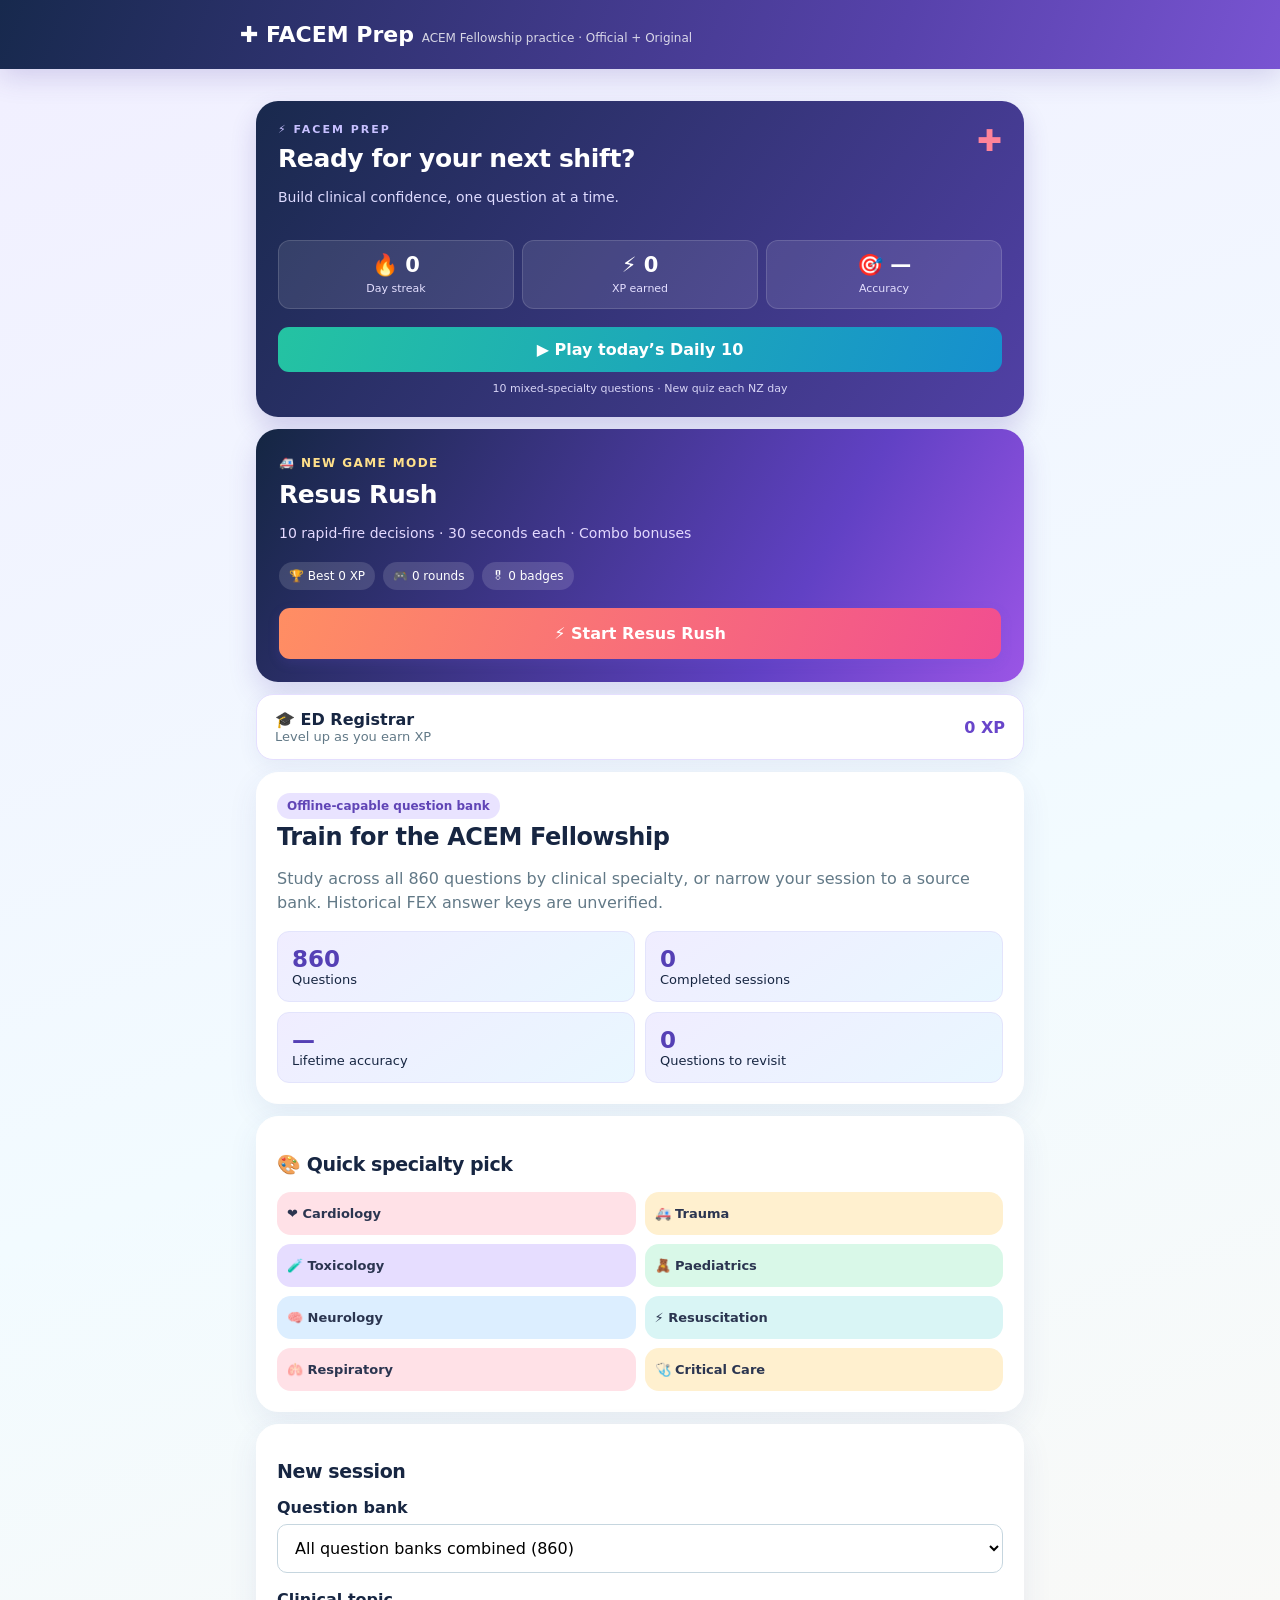
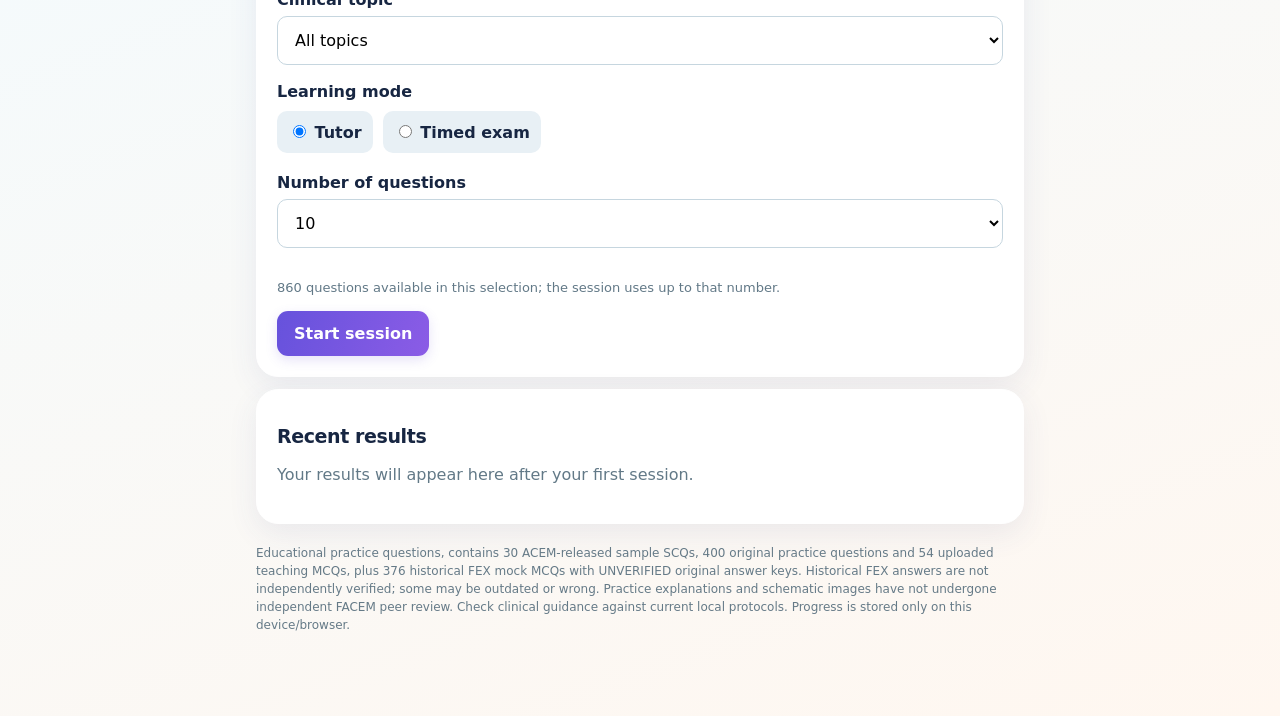
==== commit 237b2668: "Add files via upload" ====
--- a/index.html
+++ b/index.html
@@ -10,4 +10,4 @@
 .rush-feedback{background:#e1f9ed;color:#187348;border-radius:12px;padding:13px;margin:12px 0;font-weight:800}.rush-next{width:100%;padding:15px}.rush-exit{margin-top:10px;width:100%}
 .clinical-image{max-width:100%;height:auto;border-radius:12px}.game-result{background:#f0eaff;border-radius:15px;padding:14px;margin:14px 0}.game-result h2{color:#6343b4}
 @media(prefers-reduced-motion:no-preference){.rush-start:active,.topic-tile:active{transform:scale(.98)}}
-</style></head><body><header>✚ FACEM Prep <span style="font-size:12px;font-weight:400;opacity:.8">ACEM Fellowship practice · Official + Original</span></header><main id="app"></main><script src="questions.js"></script><script src="practice-questions.js"></script><script src="next-200-questions.js"></script><script src="uploaded-54-questions.js"></script><script src="app.js"></script></body></html>
+</style></head><body><header>✚ FACEM Prep <span style="font-size:12px;font-weight:400;opacity:.8">ACEM Fellowship practice · Official + Original</span></header><main id="app"></main><script src="questions.js"></script><script src="practice-questions.js"></script><script src="next-200-questions.js"></script><script src="uploaded-54-questions.js"></script><script src="historical-fex-376-questions.js"></script><script src="unified-questions.js"></script><script src="app.js"></script></body></html>
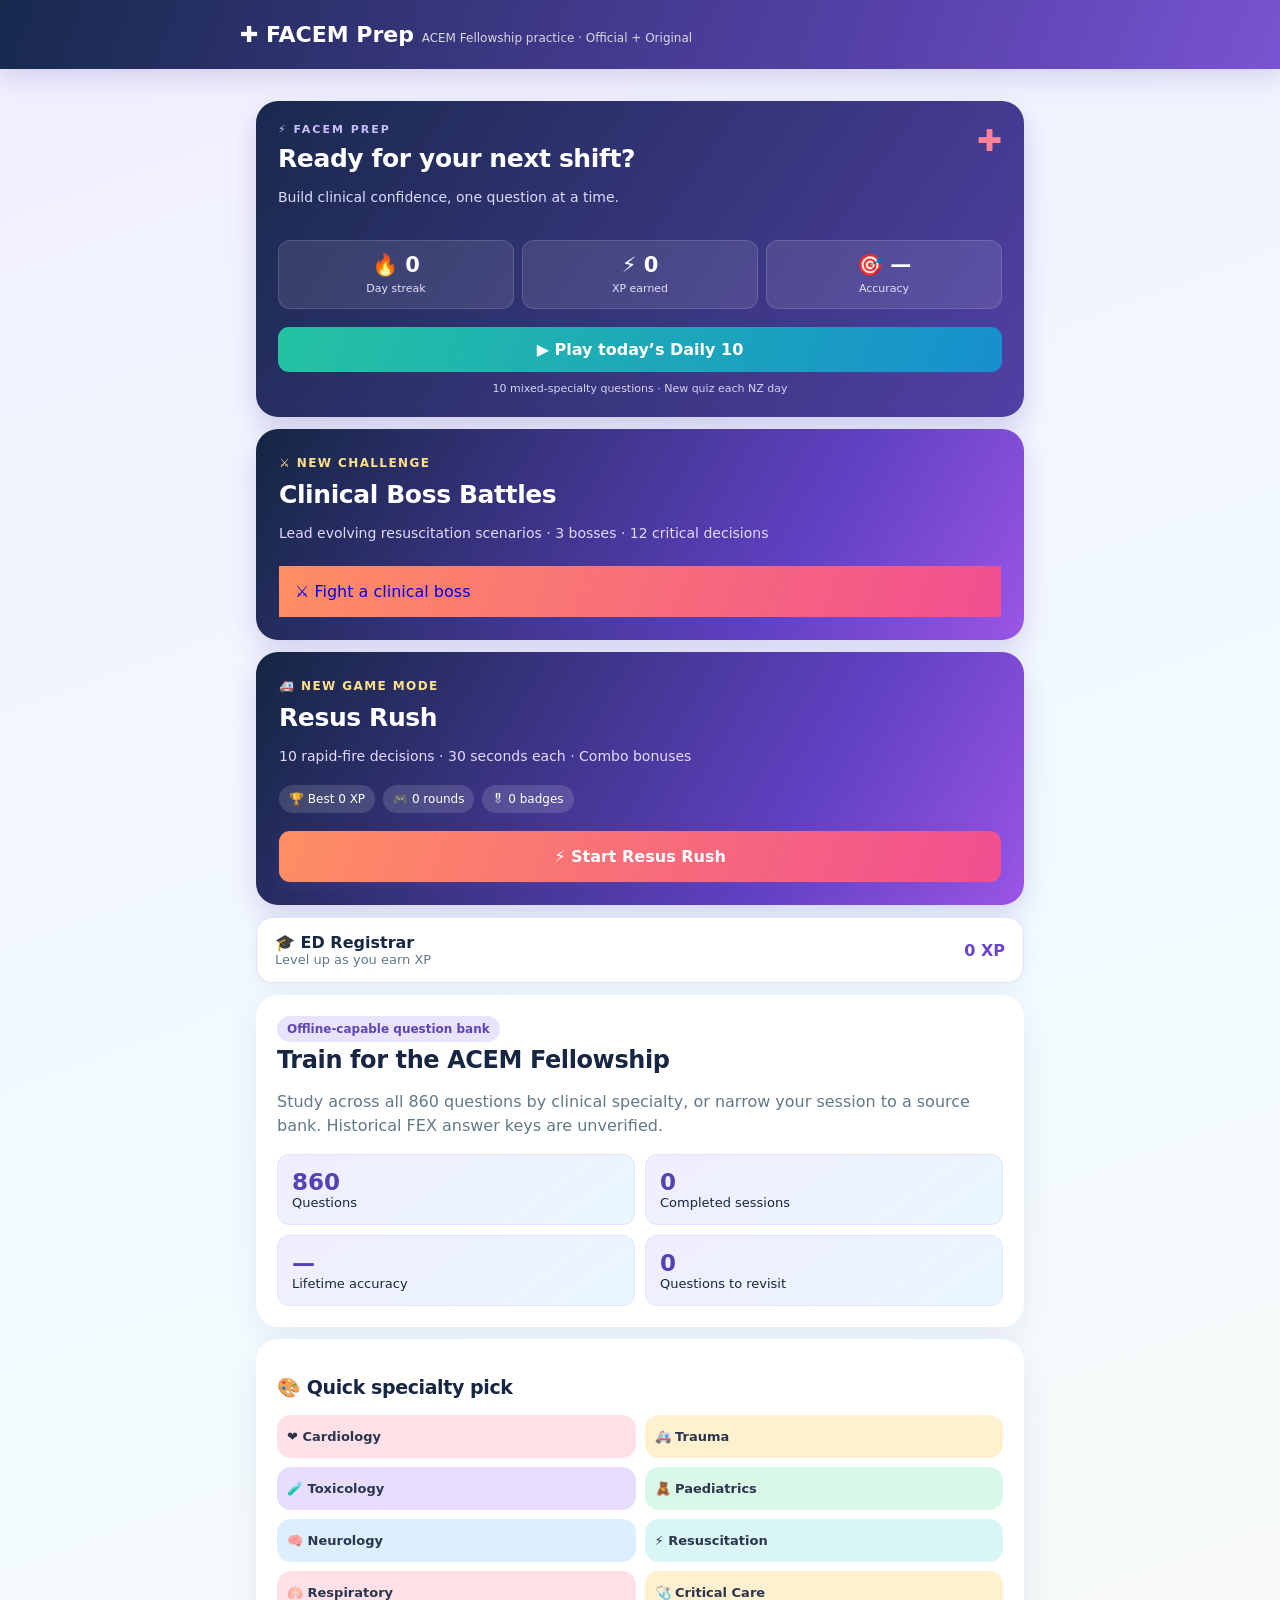
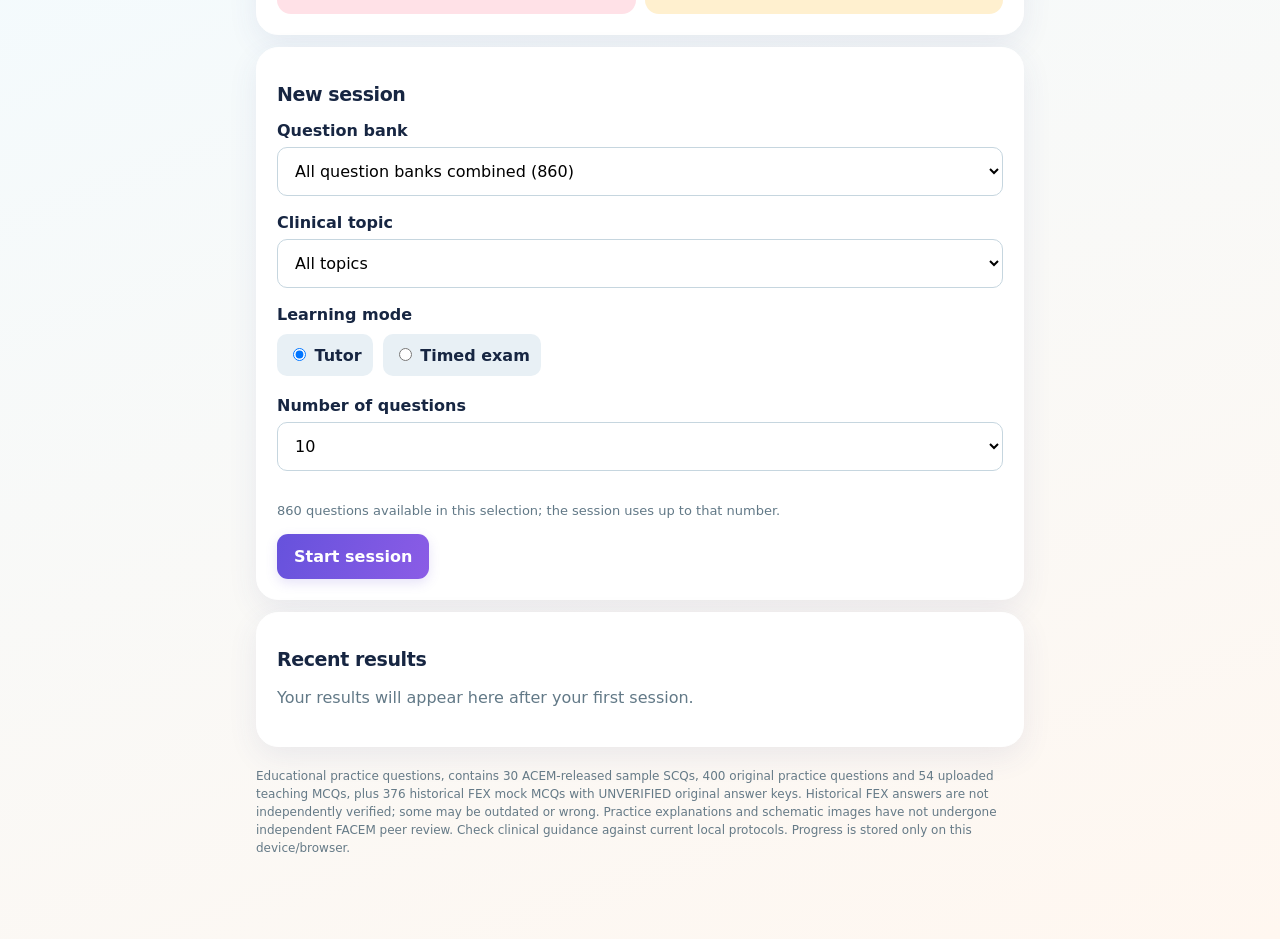
==== commit 4a6a0de2: "Add files via upload" ====
--- a/index.html
+++ b/index.html
@@ -10,4 +10,14 @@
 .rush-feedback{background:#e1f9ed;color:#187348;border-radius:12px;padding:13px;margin:12px 0;font-weight:800}.rush-next{width:100%;padding:15px}.rush-exit{margin-top:10px;width:100%}
 .clinical-image{max-width:100%;height:auto;border-radius:12px}.game-result{background:#f0eaff;border-radius:15px;padding:14px;margin:14px 0}.game-result h2{color:#6343b4}
 @media(prefers-reduced-motion:no-preference){.rush-start:active,.topic-tile:active{transform:scale(.98)}}
-</style></head><body><header>✚ FACEM Prep <span style="font-size:12px;font-weight:400;opacity:.8">ACEM Fellowship practice · Official + Original</span></header><main id="app"></main><script src="questions.js"></script><script src="practice-questions.js"></script><script src="next-200-questions.js"></script><script src="uploaded-54-questions.js"></script><script src="historical-fex-376-questions.js"></script><script src="unified-questions.js"></script><script src="app.js"></script></body></html>
+</style></head><body><header>✚ FACEM Prep <span style="font-size:12px;font-weight:400;opacity:.8">ACEM Fellowship practice · Official + Original</span></header><main id="app"></main><script src="questions.js"></script><script src="practice-questions.js"></script><script src="next-200-questions.js"></script><script src="uploaded-54-questions.js"></script><script src="historical-fex-376-questions.js"></script><script src="unified-questions.js"></script><script src="facem-config.js"></script><script>
+(async()=>{try{
+const c=window.FACEM_CONFIG||{};
+if(c.url&&c.anonKey){
+const response=await fetch(c.url.replace(/\/$/,'')+'/rest/v1/facem_published?select=question_id,question,options,answer,explanation',{headers:{apikey:c.anonKey,Authorization:'Bearer '+c.anonKey}});
+if(response.ok){const changes=await response.json();const byId=new Map(ALL_QUESTIONS.map(q=>[q.id,q]));for(const x of changes){const q=byId.get(x.question_id);if(q&&Array.isArray(x.options)&&x.options.length===q.options.length){q.question=x.question;q.options=x.options;q.answer=x.answer;q.explanation=x.explanation;q.reference='Admin-approved FACEM reviewer correction';q.reviewed_by_facem=true;}}}
+}}
+catch(e){console.warn('Using bundled questions: approved updates unavailable')}
+const script=document.createElement('script');script.src='app.js';document.body.appendChild(script);
+})();
+</script></body></html>
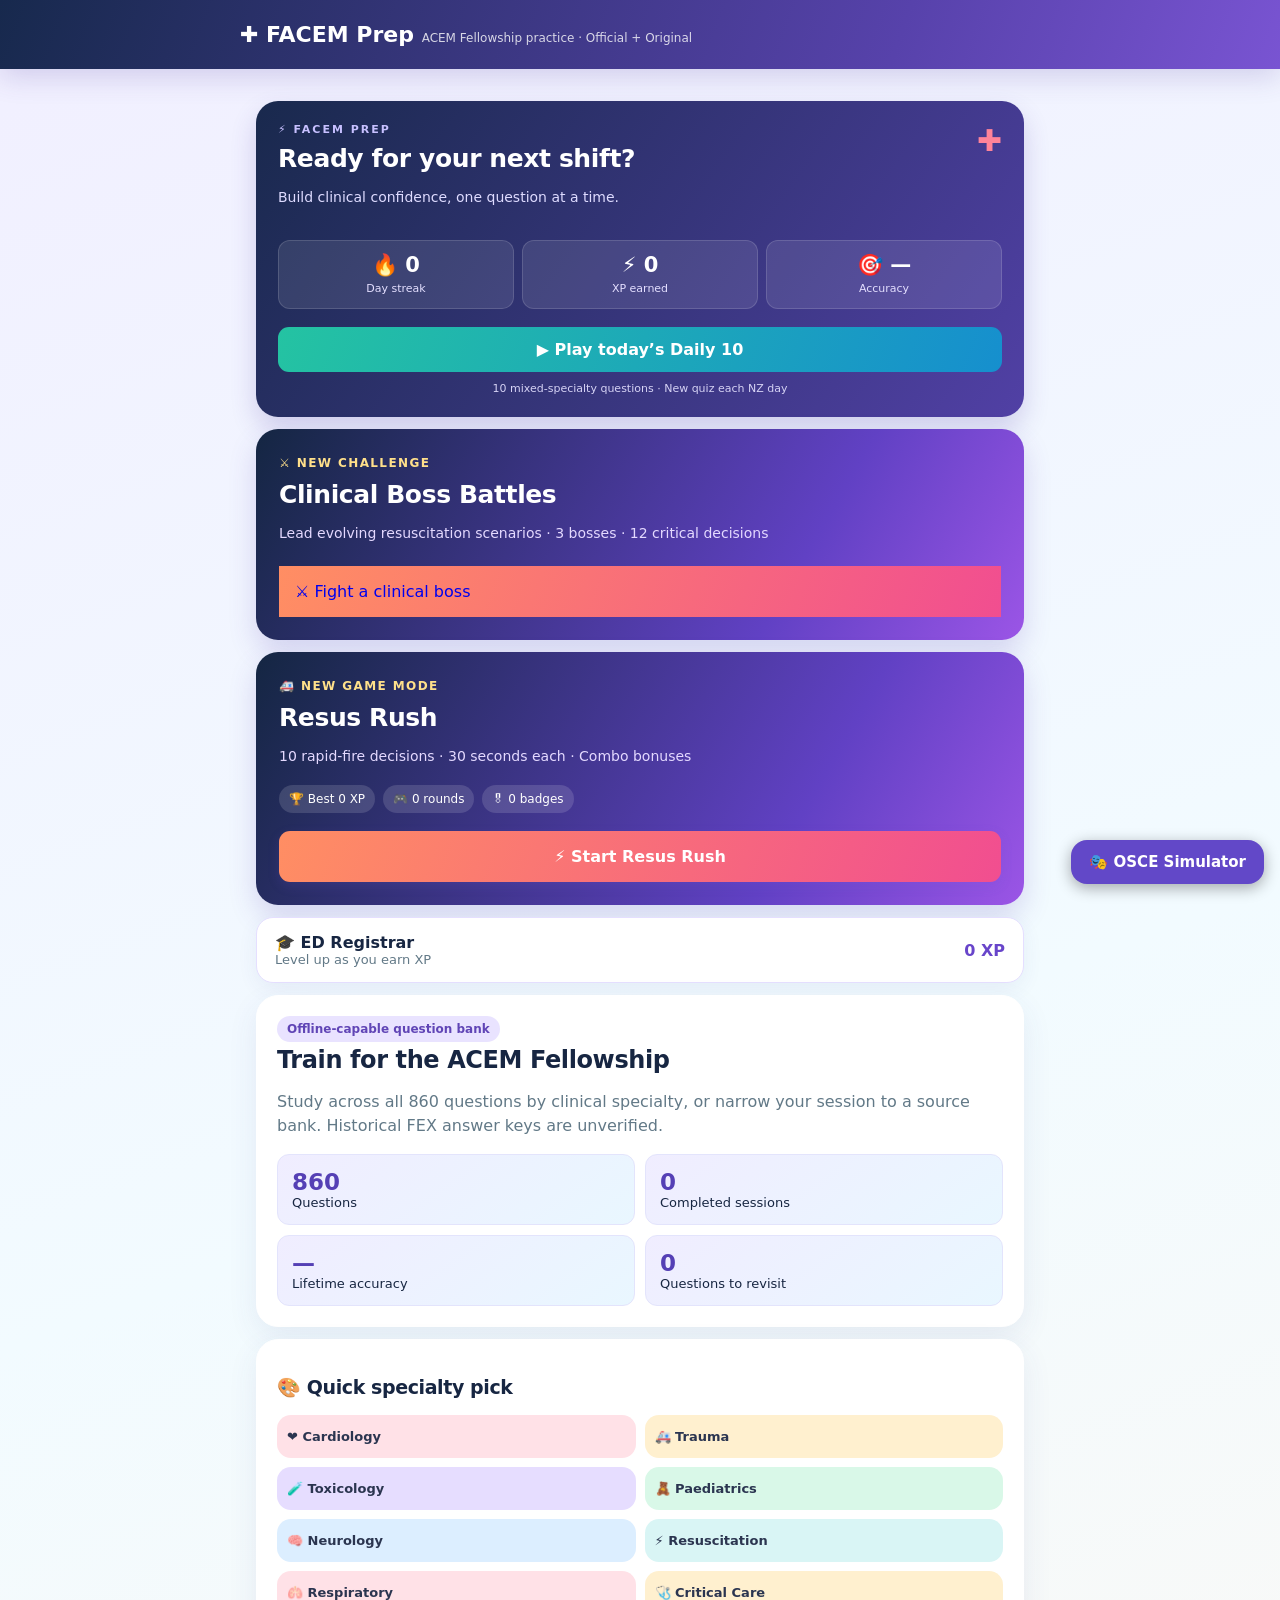
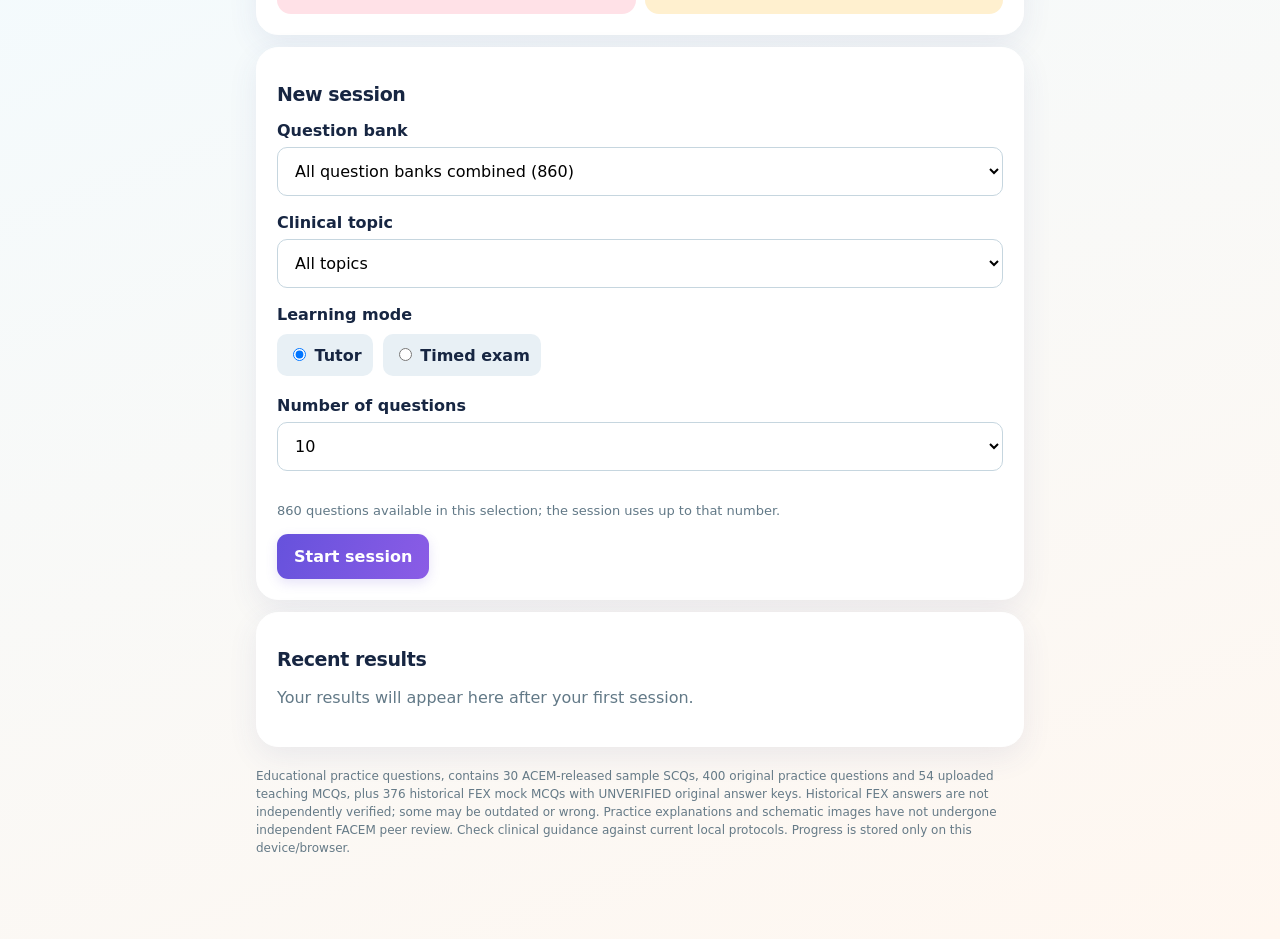
==== commit f84f3a86: "Add files via upload" ====
--- a/index.html
+++ b/index.html
@@ -10,7 +10,7 @@
 .rush-feedback{background:#e1f9ed;color:#187348;border-radius:12px;padding:13px;margin:12px 0;font-weight:800}.rush-next{width:100%;padding:15px}.rush-exit{margin-top:10px;width:100%}
 .clinical-image{max-width:100%;height:auto;border-radius:12px}.game-result{background:#f0eaff;border-radius:15px;padding:14px;margin:14px 0}.game-result h2{color:#6343b4}
 @media(prefers-reduced-motion:no-preference){.rush-start:active,.topic-tile:active{transform:scale(.98)}}
-</style></head><body><header>✚ FACEM Prep <span style="font-size:12px;font-weight:400;opacity:.8">ACEM Fellowship practice · Official + Original</span></header><main id="app"></main><script src="questions.js"></script><script src="practice-questions.js"></script><script src="next-200-questions.js"></script><script src="uploaded-54-questions.js"></script><script src="historical-fex-376-questions.js"></script><script src="unified-questions.js"></script><script src="facem-config.js"></script><script>
+</style></head><body><div style="position:fixed;bottom:16px;right:16px;z-index:1000"><a href="osce.html" style="display:block;padding:13px 18px;background:#6248c8;color:white;border-radius:16px;box-shadow:0 4px 15px #0005;font:700 15px system-ui;text-decoration:none">🎭 OSCE Simulator</a></div><header>✚ FACEM Prep <span style="font-size:12px;font-weight:400;opacity:.8">ACEM Fellowship practice · Official + Original</span></header><main id="app"></main><script src="questions.js"></script><script src="practice-questions.js"></script><script src="next-200-questions.js"></script><script src="uploaded-54-questions.js"></script><script src="historical-fex-376-questions.js"></script><script src="unified-questions.js"></script><script src="facem-config.js"></script><script>
 (async()=>{try{
 const c=window.FACEM_CONFIG||{};
 if(c.url&&c.anonKey){
